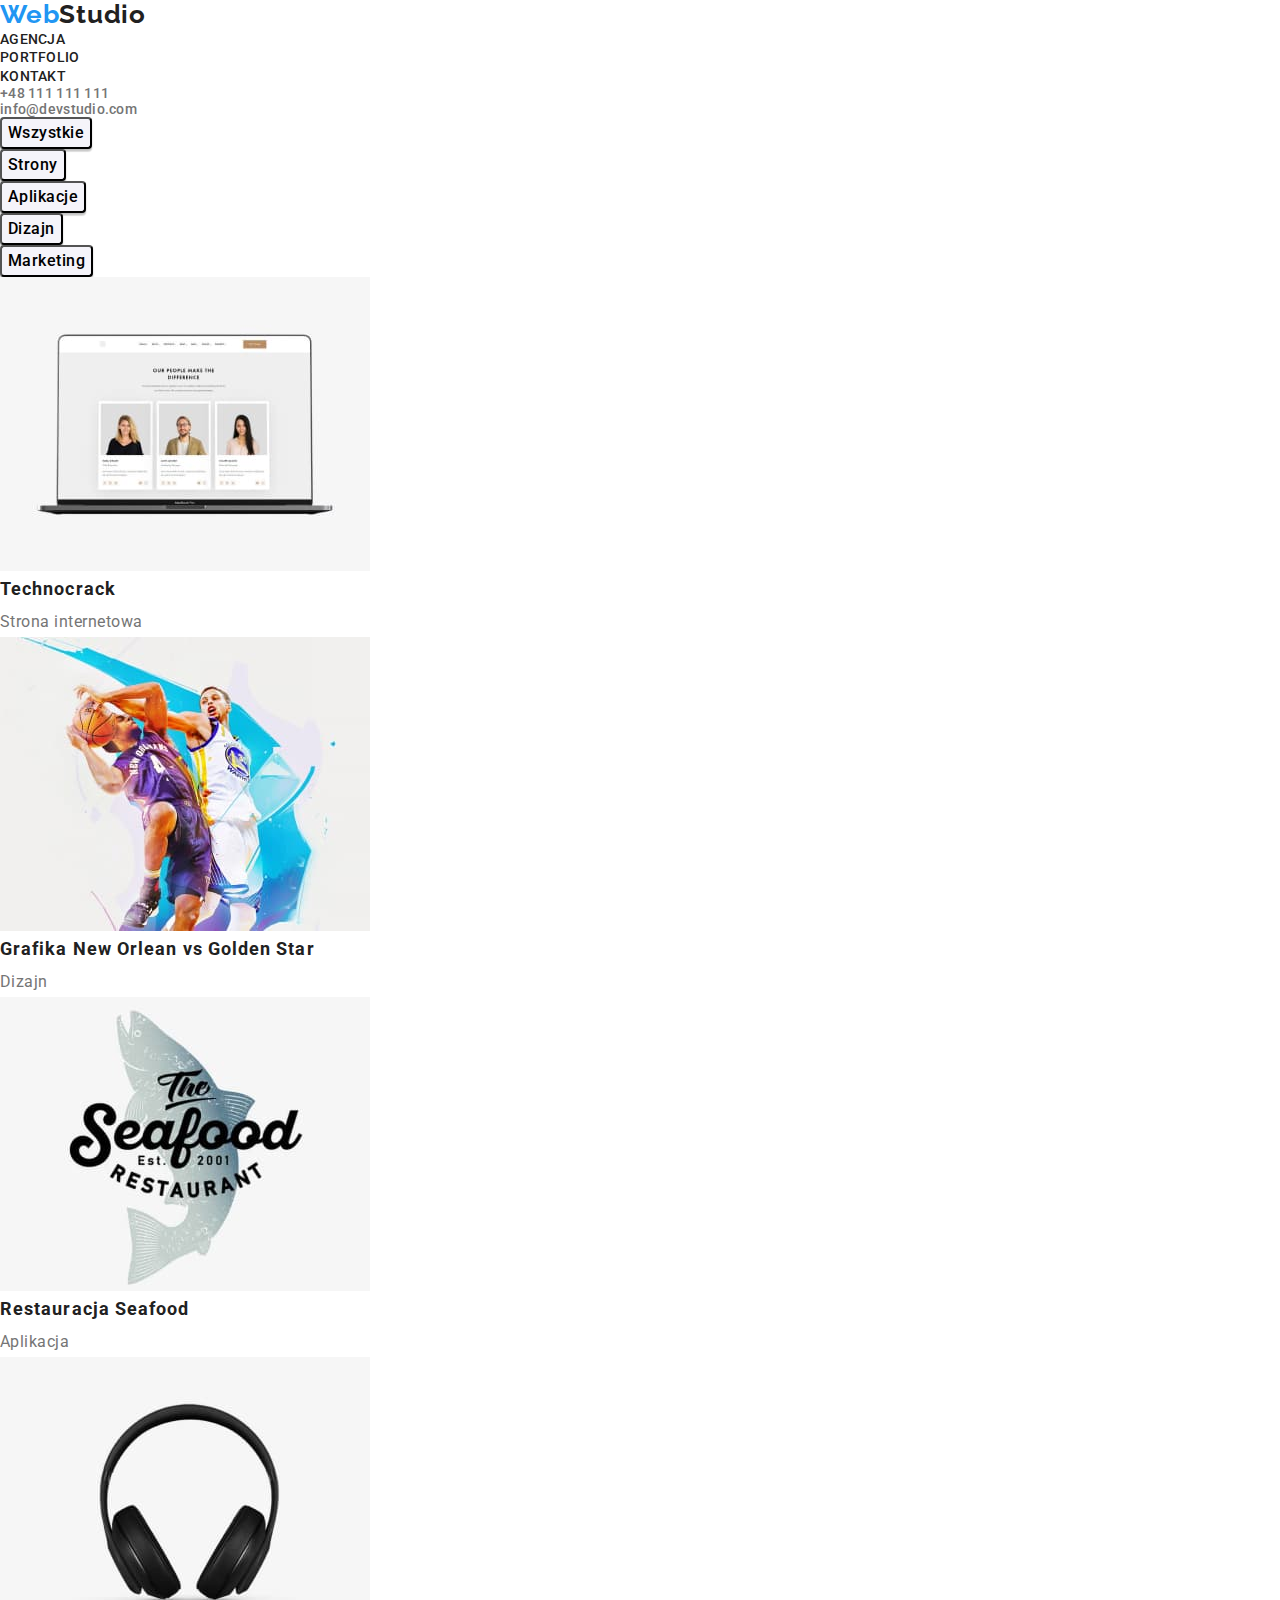
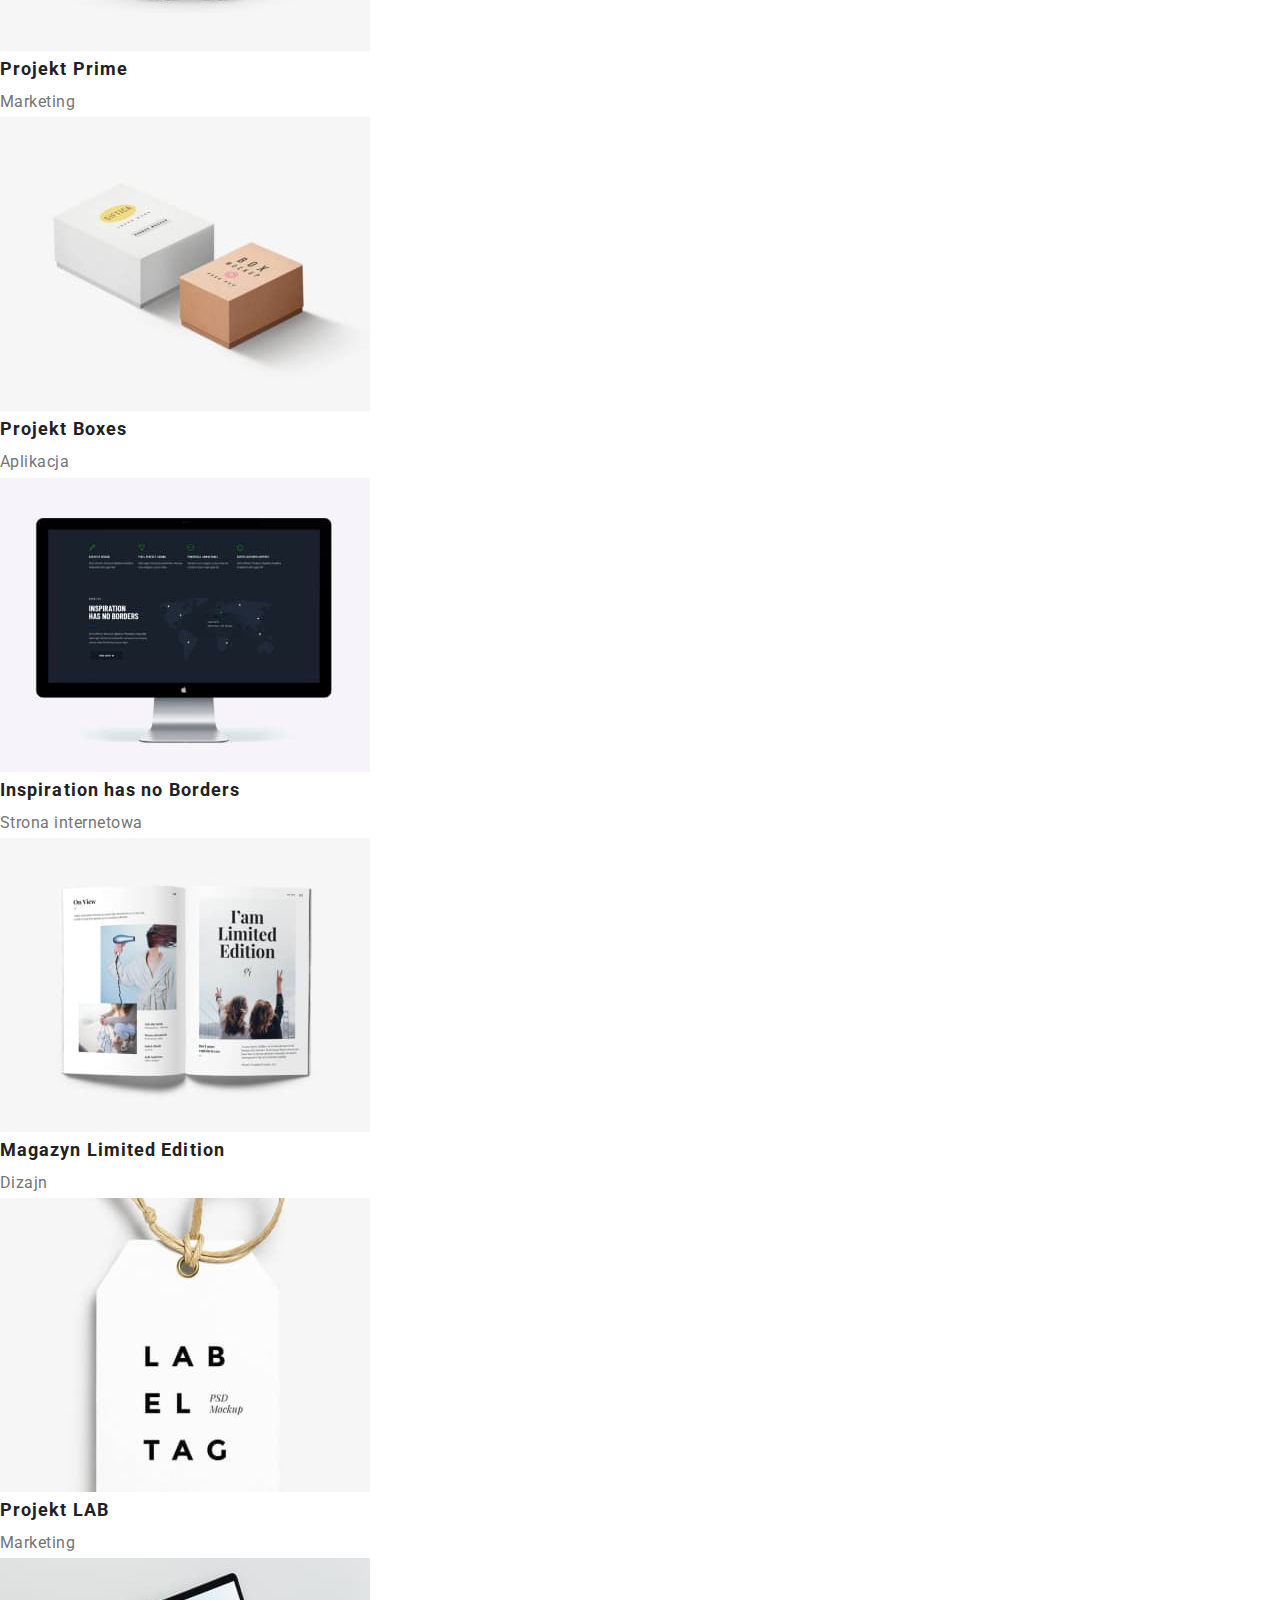
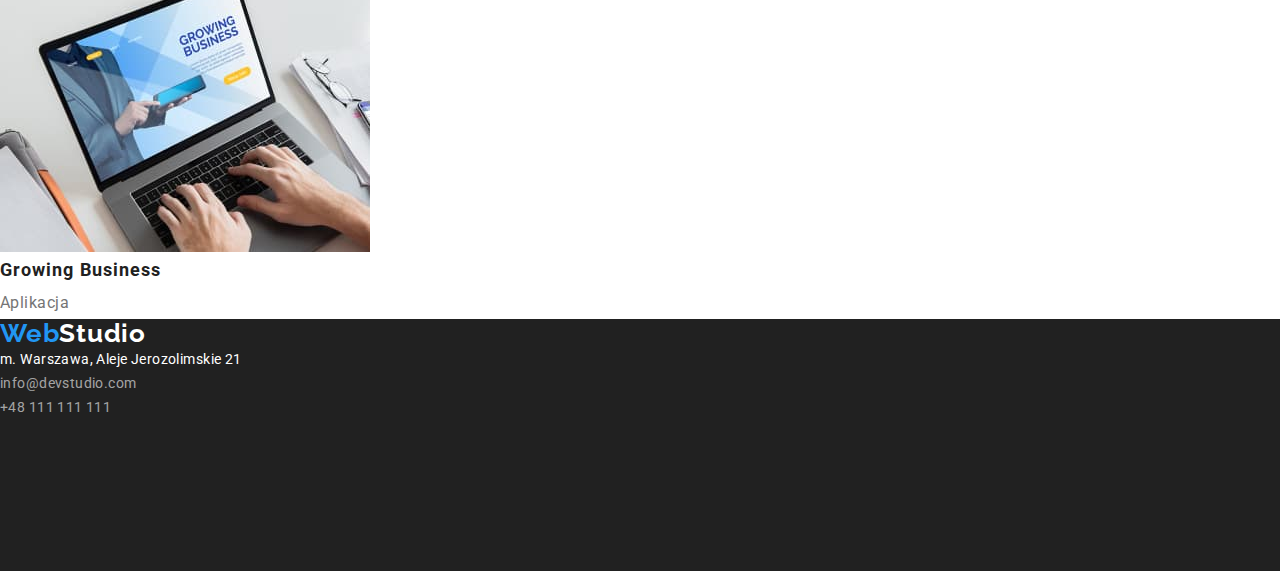
==== portfolio.html @ 64ddd7fa "load file" ====
<!DOCTYPE html>
<html lang="pl">
  <head>
    <meta charset="UTF-8" />
    <meta http-equiv="X-UA-Compatible" content="IE=edge" />
    <meta name="viewport" content="width=device-width, initial-scale=1.0" />
      <link
    rel="stylesheet"
    href="https://cdnjs.cloudflare.com/ajax/libs/modern-normalize/1.0.0/modern-normalize.min.css"
  />
    <link rel="stylesheet" href="./css/styles.css" />
    <link rel="preconnect" href="https://fonts.googleapis.com" />
    <link rel="preconnect" href="https://fonts.gstatic.com" crossorigin />
    <link
      href="https://fonts.googleapis.com/css2?family=Raleway:wght@700&family=Roboto:wght@400;500;700;900&display=swap"
      rel="stylesheet"     
    />
   
    <title>WebStudio</title>
  </head>
  <body>
    <header>
      <a class="logo-main" href="index.html">
        <span class="logo-web">Web</span>Studio
      </a>
      <nav class="navigation">
        <ul>
          <li><a class="navigation__link" href="index.html">AGENCJA</a></li>
          <li>
            <a class="navigation__link" href="portfolio.html">PORTFOLIO</a>
          </li>
          <li><a class="navigation__link" href="#kontakt">KONTAKT</a></li>
        </ul>
      </nav>
      <a class="address-top" href="tel:+48111111111">+48 111 111 111</a>
      <a class="address-top" href="mailto:info@devstudio.com"
        >info@devstudio.com</a
      >
    </header>
    <main>
      <section>
        <ul>
          <li>
            <button type="button" class="button-portfolio">Wszystkie</button>
          </li>
          <li>
            <button type="button" class="button-portfolio">Strony</button>
          </li>
          <li>
            <button type="button" class="button-portfolio">Aplikacje</button>
          </li>
          <li>
            <button type="button" class="button-portfolio">Dizajn</button>
          </li>
          <li>
            <button type="button" class="button-portfolio">Marketing</button>
          </li>
        </ul>
      </section>
      <section>
        <ul>
          <li class="project-list">
            <img
              src="images/portfolio(1).jpg"
              alt="laptop"
              width="370"
              height="294"
            />
            <p class="project-name">Technocrack</p>
            <p class="project-type">Strona internetowa</p>
          </li>
          <li class="project-list">
            <img
              src="images/portfolio(2).jpg"
              alt="koszykarze"
              width="370"
              height="294"
            />
            <p class="project-name">Grafika New Orlean vs Golden Star</p>
            <p class="project-type">Dizajn</p>
          </li>
          <li class="project-list">
            <img
              src="images/portfolio(3).jpg"
              alt="plakat ryba"
              width="370"
              height="294"
            />
            <p class="project-name">Restauracja Seafood</p>
            <p class="project-type">Aplikacja</p>
          </li>
          <li class="project-list">
            <img
              src="images/portfolio(4).jpg"
              alt="słuchawki"
              width="370"
              height="294"
            />
            <p class="project-name">Projekt Prime</p>
            <p class="project-type">Marketing</p>
          </li>
          <li class="project-list">
            <img
              src="images/portfolio(5).jpg"
              alt="dwa pudelka różny rozmiar"
              width="370"
              height="294"
            />
            <p class="project-name">Projekt Boxes</p>
            <p class="project-type">Aplikacja</p>
          </li>
          <li class="project-list">
            <img
              src="images/portfolio(6).jpg"
              alt="monitor komputerowy"
              width="370"
              height="294"
            />
            <p class="project-name">Inspiration has no Borders</p>
            <p class="project-type">Strona internetowa</p>
          </li>
          <li class="project-list">
            <img
              src="images/portfolio(7).jpg"
              alt="magazyn"
              width="370"
              height="294"
            />
            <p class="project-name">Magazyn Limited Edition</p>
            <p class="project-type">Dizajn</p>
          </li>
          <li class="project-list">
            <img
              src="images/portfolio(8).jpg"
              alt="metka"
              width="370"
              height="294"
            />
            <p class="project-name">Projekt LAB</p>
            <p class="project-type">Marketing</p>
          </li>
          <li class="project-list">
            <img
              src="images/portfolio(9).jpg"
              alt="laptop i dłonie"
              width="370"
              height="294"
            />
            <p class="project-name">Growing Business</p>
            <p class="project-type">Aplikacja</p>
          </li>
        </ul>
      </section>
    </main>
    <footer class="bottom">
      <a class="logo-bottom" href="#">
        <span class="logo-web">Web</span>Studio
      </a>
      <address id="kontakt">
        <p>
          <a
            class="address-location"
            href="https://goo.gl/maps/KirbmJ58dicckaQu6"
            >m. Warszawa, Aleje Jerozolimskie 21</a
          >
        </p>
        <p>
          <a class="adress-mail" href="mailto:info@devstudio.com"
            >info@devstudio.com</a
          >
        </p>
        <p>
          <a class="adress-phone" href="tel:+48111111111">+48 111 111 111</a>
        </p>
      </address>
    </footer>
  </body>
</html>
---- css/styles.css ----
:root {
  --main-color-bla: #212121;
  --secondary-color-blu: #2196f3;
  --third-color-whi: #ffffff;
  --four-color-gre: #757575;
  --main-font: 'Roboto', sans-serif;
  --secondary-font: 'Raleway', sans-serif;
}

body {
  font-family: var(--main-font);
  color: var(--main-color-bla);
}

h1,
h2,
h3,
h4,
h5,
h6 {
  margin: 0;
}

ul,
ol {
  padding: 0;
  margin: 0;
}

p {
  margin: 0;
  padding: 0;
}

img {
  display: block;
}

.list {
  list-style: none
}

.link {
  text-decoration: none;
}

.container {
  width: 1200px;
  display: flex;
  align-items: center;
  padding-top: 24px;
  padding-bottom: 25px;
  margin: 0 auto;
}

.logo-web {
  color: var(--secondary-color-blu);
}

.logo-main {
  color: var(--main-color-bla);
  margin-right: 93px;
}

.logo-main,
.logo-web {
  font-family: var(--secondary-font);
  font-weight: 700;
  font-size: 26px;
  letter-spacing: 0.03em;
  text-decoration: none;


}

.navigation {
  display: flex;

}

.navigation-list {
  display: flex;
  align-items: center;
}

.navigation__item:not(:last-child) {
  margin-right: 46px;
}

.navigation__link:hover,
.navigation__link:focus {
  color: var(--secondary-color-blu);
}

.navigation__link {
  color: var(--main-color-bla);

  font-weight: 500;
  font-size: 14px;
  line-height: 1.143;
  letter-spacing: 0.02em;
  text-decoration: none;
}

.address-top {
  font-style: normal;
  font-weight: 500;
  font-size: 14px;
  line-height: 1.143;
  letter-spacing: 0.02em;
  color: var(--four-color-gre);
  text-decoration: none;
  display: flex;

}

.mail {
  margin-right: 50px;
  margin-left: auto;

}

.address-top:hover,
.address-top:focus {
  color: var(--secondary-color-blu);
}

.top {
  width: 1600px;
  height: 600px;
  background: #2f303a;
}

.button-order {
  background: var(--secondary-color-blu);
  box-shadow: 0px 4px 4px rgba(0, 0, 0, 0.15);
  border-radius: 4px;
  width: 200px;
  height: 50px;
  font-style: normal;
  font-weight: 700;
  font-size: 16px;
  line-height: 1.875;
  display: flex;
  align-items: center;
  justify-content: center;
  letter-spacing: 0.06em;
  color: var(--third-color-whi);
  cursor: pointer;

}

.button-order:hover,
.button-order:focus {
  color: var(--secondary-color-blu);
  background: var(--third-color-whi);
}

.top.container {
  display: flex;
  flex-direction: column;
  justify-content: center;

}

.title-solution {
  width: 696px;
  font-weight: 900;
  font-size: 44px;
  line-height: 1.36;
  text-align: center;
  letter-spacing: 0.06em;
  text-transform: uppercase;
  color: var(--third-color-whi);
}

.article-title {
  font-weight: 700;
  font-size: 14px;
  line-height: 1.143;
  letter-spacing: 0.03em;
  text-transform: uppercase;
}

.article-text {
  font-size: 14px;
  line-height: 1.71;
  letter-spacing: 0.03em;

  color: var(--four-color-gre);
}

.headline {
  font-weight: 700;
  font-size: 36px;
  line-height: 1.667;
  text-align: center;
  letter-spacing: 0.03em;
}

.person-name {
  font-weight: 500;
  font-size: 16px;
  line-height: 118%;
  /* text-align: center; */
  letter-spacing: 0.03em;
}

.person-job {
  font-size: 16px;
  line-height: 118%;
  /* text-align: center; */
  letter-spacing: 0.03em;

  color: var(--four-color-gre);
}

.bottom {
  width: 1600px;
  height: 252px;
  background: var(--main-color-bla);
}

.address-location,
.adress-mail,
.adress-phone {
  font-style: normal;
  font-size: 14px;
  line-height: 171%;
  letter-spacing: 0.03em;
  color: var(--third-color-whi);
  text-decoration: none;
}

.adress-mail,
.adress-phone {
  color: rgba(255, 255, 255, 0.6);
}

.logo-bottom {
  color: var(--third-color-whi);
  font-family: var(--secondary-font);
  font-weight: 700;
  font-size: 26px;
  letter-spacing: 0.03em;
  text-decoration: none;
}

.address-location:hover,
.address-location:focus {
  color: var(--secondary-color-blu);
}

.adress-mail:hover,
.adress-mail:focus {
  color: var(--secondary-color-blu);
}

.adress-phone:hover,
.adress-phone:focus {
  color: var(--secondary-color-blu);
}

/* ==================portfolio================== */
.button-portfolio {
  font-style: normal;
  font-weight: 500;
  font-size: 16px;
  line-height: 162%;
  text-align: center;
  letter-spacing: 0.03em;
  background: #f5f4fa;
  border-radius: 4px;
  cursor: pointer;
  box-shadow: 0px 3px 1px rgba(0, 0, 0, 0.1), 0px 1px 2px rgba(0, 0, 0, 0.08),
    0px 2px 2px rgba(0, 0, 0, 0.12);
}

.button-portfolio:hover,
.button-portfolio:focus {
  background: var(--secondary-color-blu);
  color: var(--third-color-whi);
}

.project-name {
  font-weight: 700;
  font-size: 18px;
  line-height: 2;
  letter-spacing: 0.06em;
}

.project-type {
  font-size: 16px;
  line-height: 1.888;
  letter-spacing: 0.03em;

  color: var(--four-color-gre);
}
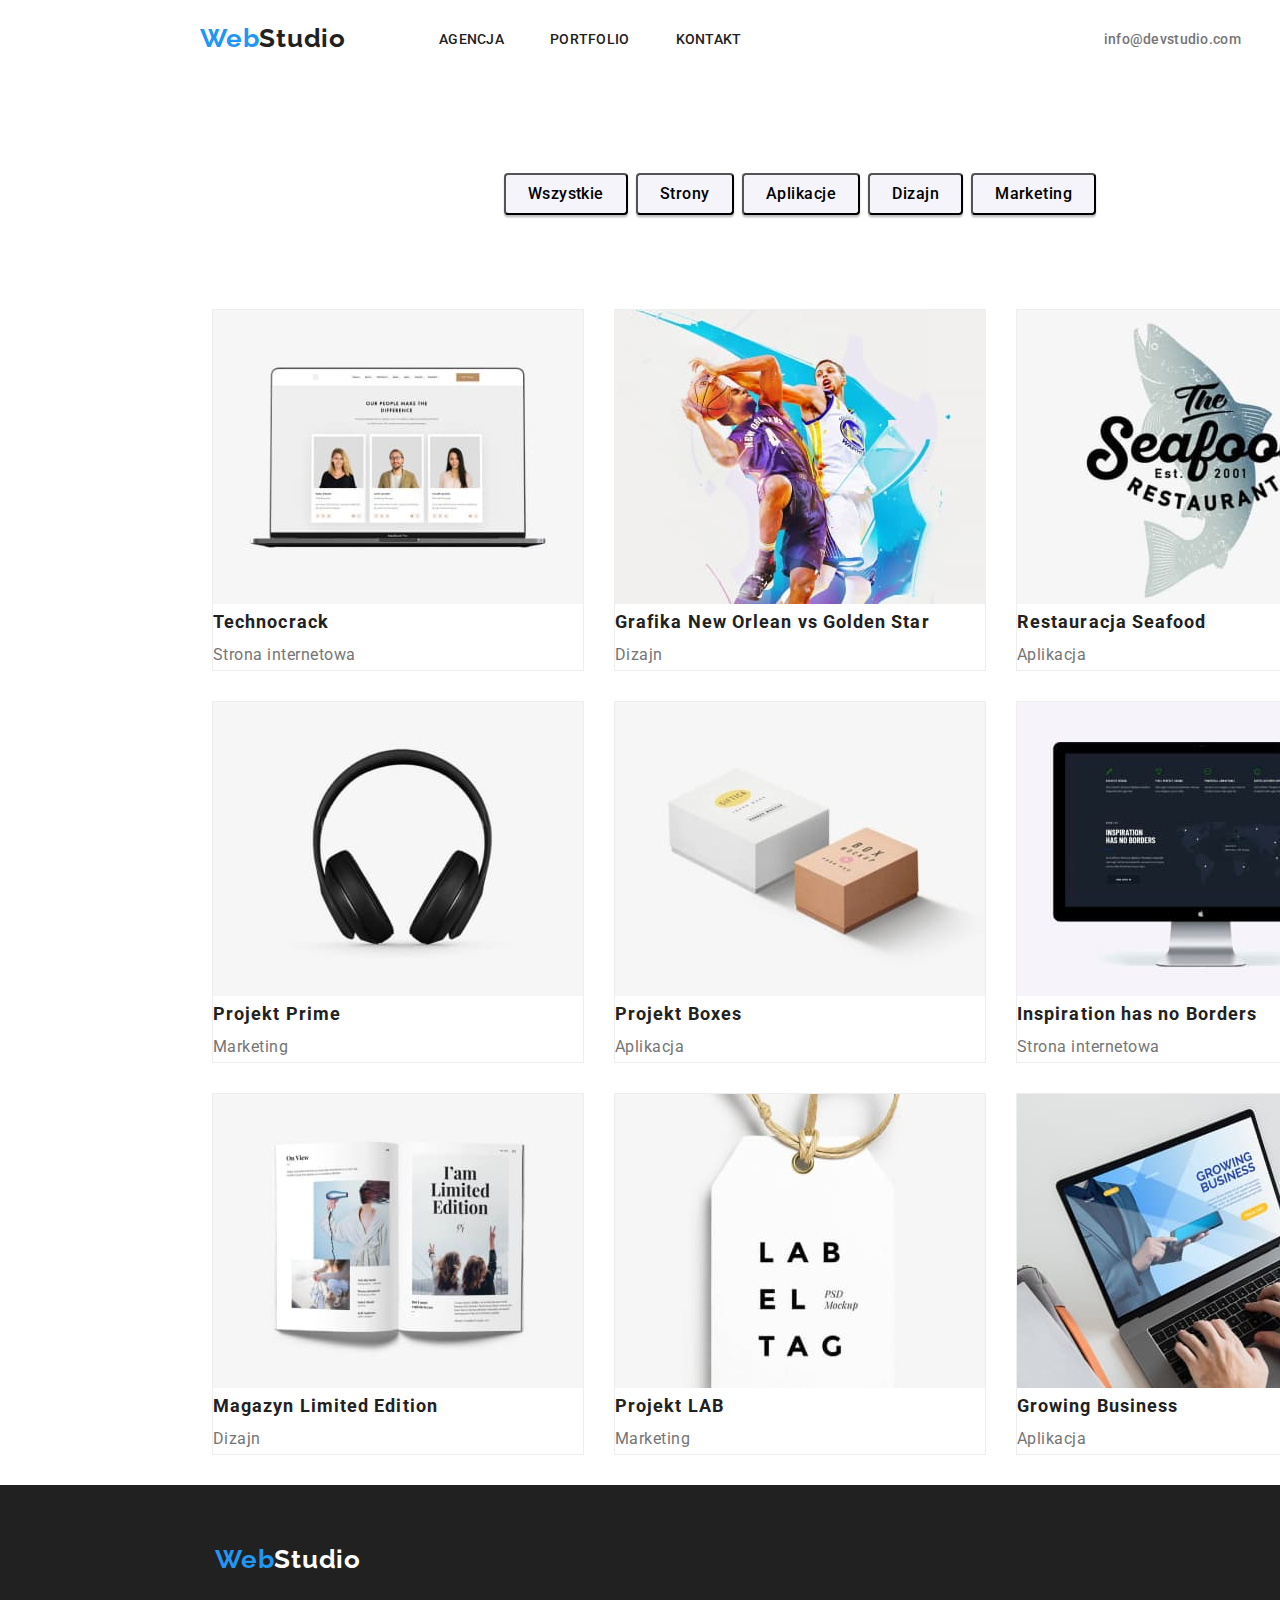
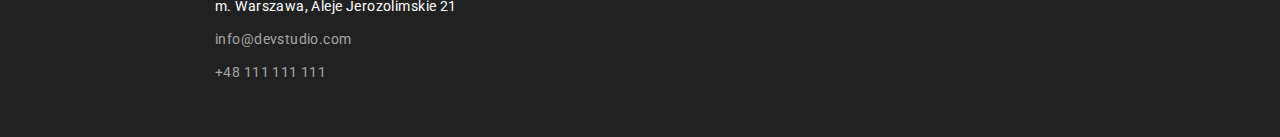
==== commit eab14d08: "porfolio flex" ====
--- a/portfolio.html
+++ b/portfolio.html
@@ -1,6 +1,6 @@
 <!DOCTYPE html>
 <html lang="pl">
-  <head>
+  <head>   
     <meta charset="UTF-8" />
     <meta http-equiv="X-UA-Compatible" content="IE=edge" />
     <meta name="viewport" content="width=device-width, initial-scale=1.0" />
@@ -13,53 +13,51 @@
     <link rel="preconnect" href="https://fonts.gstatic.com" crossorigin />
     <link
       href="https://fonts.googleapis.com/css2?family=Raleway:wght@700&family=Roboto:wght@400;500;700;900&display=swap"
-      rel="stylesheet"     
+      rel="stylesheet"
     />
-   
     <title>WebStudio</title>
   </head>
   <body>
     <header>
-      <a class="logo-main" href="index.html">
-        <span class="logo-web">Web</span>Studio
-      </a>
+      <div class="container tophead">
+      <a class="logo-main" href="index.html"> <span class="logo-web">Web</span>Studio </a>
       <nav class="navigation">
-        <ul>
-          <li><a class="navigation__link" href="index.html">AGENCJA</a></li>
-          <li>
+        <ul class="navigation-list list">
+          <li class="navigation__item"><a class="navigation__link" href="index.html">AGENCJA</a></li>
+          <li class="navigation__item">
             <a class="navigation__link" href="portfolio.html">PORTFOLIO</a>
           </li>
-          <li><a class="navigation__link" href="#kontakt">KONTAKT</a></li>
+          <li class="navigation__item"><a class="navigation__link" href="#kontakt">KONTAKT</a></li>
         </ul>
       </nav>
+      <a class="address-top mail" href="mailto:info@devstudio.com">info@devstudio.com</a>
       <a class="address-top" href="tel:+48111111111">+48 111 111 111</a>
-      <a class="address-top" href="mailto:info@devstudio.com"
-        >info@devstudio.com</a
-      >
+      
+      </div>
     </header>
-    <main>
-      <section>
-        <ul>
-          <li>
+ <main>
+      <section class="container section" >
+        <ul class="list about">
+          <li class="button-portfolio-item">
             <button type="button" class="button-portfolio">Wszystkie</button>
           </li>
-          <li>
+          <li class="button-portfolio-item">
             <button type="button" class="button-portfolio">Strony</button>
           </li>
-          <li>
+          <li class="button-portfolio-item">
             <button type="button" class="button-portfolio">Aplikacje</button>
           </li>
-          <li>
+          <li class="button-portfolio-item">
             <button type="button" class="button-portfolio">Dizajn</button>
           </li>
-          <li>
+          <li class="butto-portfolio-item">
             <button type="button" class="button-portfolio">Marketing</button>
           </li>
         </ul>
       </section>
-      <section>
-        <ul>
-          <li class="project-list">
+      <section class=" container">
+        <ul class="list about portfolio-list">
+          <li class="project-list-item">
             <img
               src="images/portfolio(1).jpg"
               alt="laptop"
@@ -69,7 +67,7 @@
             <p class="project-name">Technocrack</p>
             <p class="project-type">Strona internetowa</p>
           </li>
-          <li class="project-list">
+          <li class="project-list-item">
             <img
               src="images/portfolio(2).jpg"
               alt="koszykarze"
@@ -79,7 +77,7 @@
             <p class="project-name">Grafika New Orlean vs Golden Star</p>
             <p class="project-type">Dizajn</p>
           </li>
-          <li class="project-list">
+          <li class="project-list-item">
             <img
               src="images/portfolio(3).jpg"
               alt="plakat ryba"
@@ -89,7 +87,7 @@
             <p class="project-name">Restauracja Seafood</p>
             <p class="project-type">Aplikacja</p>
           </li>
-          <li class="project-list">
+          <li class="project-list-item">
             <img
               src="images/portfolio(4).jpg"
               alt="słuchawki"
@@ -99,7 +97,7 @@
             <p class="project-name">Projekt Prime</p>
             <p class="project-type">Marketing</p>
           </li>
-          <li class="project-list">
+          <li class="project-list-item">
             <img
               src="images/portfolio(5).jpg"
               alt="dwa pudelka różny rozmiar"
@@ -109,7 +107,7 @@
             <p class="project-name">Projekt Boxes</p>
             <p class="project-type">Aplikacja</p>
           </li>
-          <li class="project-list">
+          <li class="project-list-item">
             <img
               src="images/portfolio(6).jpg"
               alt="monitor komputerowy"
@@ -119,7 +117,7 @@
             <p class="project-name">Inspiration has no Borders</p>
             <p class="project-type">Strona internetowa</p>
           </li>
-          <li class="project-list">
+          <li class="project-list-item">
             <img
               src="images/portfolio(7).jpg"
               alt="magazyn"
@@ -129,7 +127,7 @@
             <p class="project-name">Magazyn Limited Edition</p>
             <p class="project-type">Dizajn</p>
           </li>
-          <li class="project-list">
+          <li class="project-list-item">
             <img
               src="images/portfolio(8).jpg"
               alt="metka"
@@ -139,7 +137,7 @@
             <p class="project-name">Projekt LAB</p>
             <p class="project-type">Marketing</p>
           </li>
-          <li class="project-list">
+          <li class="project-list-item">
             <img
               src="images/portfolio(9).jpg"
               alt="laptop i dłonie"
@@ -152,24 +150,19 @@
         </ul>
       </section>
     </main>
+
     <footer class="bottom">
-      <a class="logo-bottom" href="#">
-        <span class="logo-web">Web</span>Studio
-      </a>
-      <address id="kontakt">
-        <p>
-          <a
-            class="address-location"
-            href="https://goo.gl/maps/KirbmJ58dicckaQu6"
+      <a class="logo-bottom" href="#"> <span class="logo-web">Web</span>Studio </a>
+      <address id="kontakt" class="adress-bottom">
+        <p class="bottom-adress-item">
+          <a class="address-location" href="https://goo.gl/maps/KirbmJ58dicckaQu6"
             >m. Warszawa, Aleje Jerozolimskie 21</a
           >
         </p>
-        <p>
-          <a class="adress-mail" href="mailto:info@devstudio.com"
-            >info@devstudio.com</a
-          >
+        <p class="bottom-adress-item">
+          <a class="adress-mail" href="mailto:info@devstudio.com">info@devstudio.com</a>
         </p>
-        <p>
+        <p class="bottom-adress-item">
           <a class="adress-phone" href="tel:+48111111111">+48 111 111 111</a>
         </p>
       </address>
--- a/css/styles.css
+++ b/css/styles.css
@@ -10,6 +10,7 @@
 body {
   font-family: var(--main-font);
   color: var(--main-color-bla);
+  width: 1600px;
 }
 
 h1,
@@ -47,10 +48,20 @@
 .container {
   width: 1200px;
   display: flex;
+  justify-content: center;
   align-items: center;
+  margin: 0 auto;
+}
+
+.section {
+  padding-top: 94px;
+  padding-bottom: 94px;
+}
+
+.tophead {
   padding-top: 24px;
   padding-bottom: 25px;
-  margin: 0 auto;
+
 }
 
 .logo-web {
@@ -110,7 +121,6 @@
   letter-spacing: 0.02em;
   color: var(--four-color-gre);
   text-decoration: none;
-  display: flex;
 
 }
 
@@ -129,25 +139,22 @@
   width: 1600px;
   height: 600px;
   background: #2f303a;
+  align-items: center
 }
 
 .button-order {
   background: var(--secondary-color-blu);
   box-shadow: 0px 4px 4px rgba(0, 0, 0, 0.15);
   border-radius: 4px;
-  width: 200px;
-  height: 50px;
   font-style: normal;
   font-weight: 700;
   font-size: 16px;
   line-height: 1.875;
-  display: flex;
-  align-items: center;
-  justify-content: center;
   letter-spacing: 0.06em;
   color: var(--third-color-whi);
   cursor: pointer;
-
+  margin-top: 30px;
+  padding: 10px 41px;
 }
 
 .button-order:hover,
@@ -174,6 +181,10 @@
   color: var(--third-color-whi);
 }
 
+.lorem {
+  padding-bottom: 0px;
+}
+
 .article-title {
   font-weight: 700;
   font-size: 14px;
@@ -186,8 +197,11 @@
   font-size: 14px;
   line-height: 1.71;
   letter-spacing: 0.03em;
-
   color: var(--four-color-gre);
+}
+
+.article-item:not(:last-child) {
+  margin-right: 30px;
 }
 
 .headline {
@@ -196,6 +210,35 @@
   line-height: 1.667;
   text-align: center;
   letter-spacing: 0.03em;
+  padding: 10px;
+  margin-bottom: 50px
+}
+
+.about {
+  display: flex;
+  flex-direction: row;
+  justify-content: center;
+
+}
+
+.about-item:not(:last-child) {
+  margin-right: 30px;
+}
+
+.team {
+  background-color: #F5F4FA;
+}
+
+.team-person {
+  background-color: var(--third-color-whi);
+  box-shadow: 0px 1px 3px rgba(0, 0, 0, 0.12),
+    0px 1px 1px rgba(0, 0, 0, 0.14),
+    0px 2px 1px rgba(0, 0, 0, 0.2);
+  border-radius: 0px 0px 4px 4px;
+}
+
+.team-person:not(:last-child) {
+  margin-right: 30px;
 }
 
 .person-name {
@@ -204,6 +247,9 @@
   line-height: 118%;
   /* text-align: center; */
   letter-spacing: 0.03em;
+  text-align: center;
+  margin-top: 30px;
+  margin-bottom: 10px;
 }
 
 .person-job {
@@ -211,14 +257,17 @@
   line-height: 118%;
   /* text-align: center; */
   letter-spacing: 0.03em;
-
   color: var(--four-color-gre);
+  text-align: center;
+  margin-bottom: 30px;
 }
 
 .bottom {
   width: 1600px;
   height: 252px;
   background: var(--main-color-bla);
+  display: flex;
+  flex-direction: column;
 }
 
 .address-location,
@@ -230,6 +279,7 @@
   letter-spacing: 0.03em;
   color: var(--third-color-whi);
   text-decoration: none;
+
 }
 
 .adress-mail,
@@ -244,6 +294,18 @@
   font-size: 26px;
   letter-spacing: 0.03em;
   text-decoration: none;
+  padding: 60px 215px 20px;
+
+}
+
+.bottom-adress-item {
+  padding-bottom: 9px;
+}
+
+.adress-bottom {
+  padding-left: 215px;
+
+
 }
 
 .address-location:hover,
@@ -274,6 +336,7 @@
   cursor: pointer;
   box-shadow: 0px 3px 1px rgba(0, 0, 0, 0.1), 0px 1px 2px rgba(0, 0, 0, 0.08),
     0px 2px 2px rgba(0, 0, 0, 0.12);
+  padding: 6px 22px;
 }
 
 .button-portfolio:hover,
@@ -282,6 +345,24 @@
   color: var(--third-color-whi);
 }
 
+
+.button-portfolio-item:not(:last-child) {
+  margin-right: 8px;
+}
+
+.portfolio-list {
+  flex-wrap: wrap;
+}
+
+.project-list-item {
+  border: 1px solid #EEEEEE;
+  margin-bottom: 30px;
+}
+
+.project-list-item:not(:nth-child(3n)) {
+  margin-right: 30px;
+}
+
 .project-name {
   font-weight: 700;
   font-size: 18px;
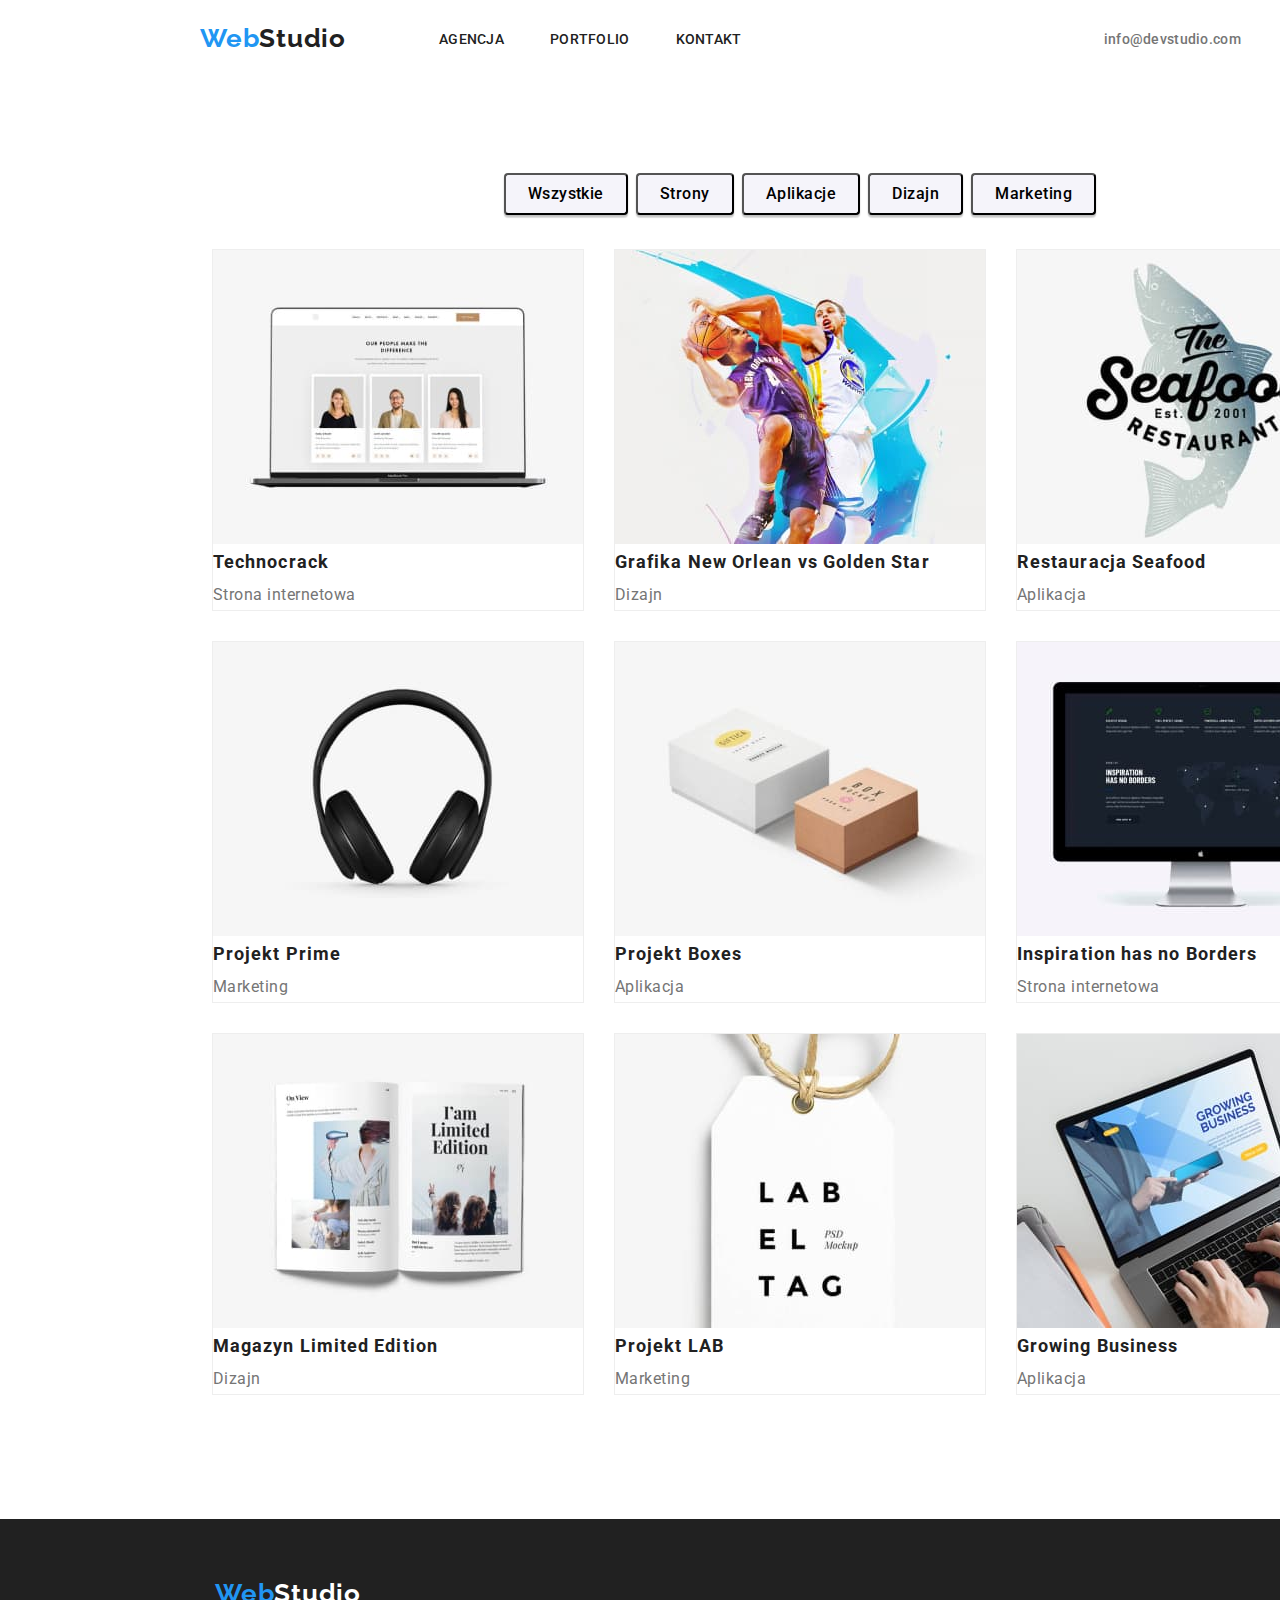
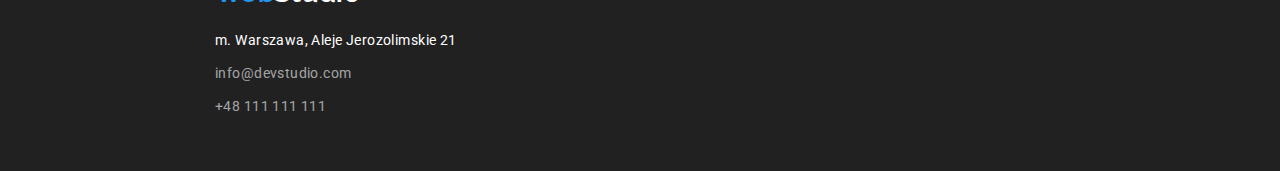
==== commit ade4dd6b: "margin button" ====
--- a/portfolio.html
+++ b/portfolio.html
@@ -36,8 +36,8 @@
       </div>
     </header>
  <main>
-      <section class="container section" >
-        <ul class="list about">
+      <section class="section" >
+        <ul class="list about ">
           <li class="button-portfolio-item">
             <button type="button" class="button-portfolio">Wszystkie</button>
           </li>
@@ -54,8 +54,8 @@
             <button type="button" class="button-portfolio">Marketing</button>
           </li>
         </ul>
-      </section>
-      <section class=" container">
+      
+      <div class="container">
         <ul class="list about portfolio-list">
           <li class="project-list-item">
             <img
@@ -148,6 +148,7 @@
             <p class="project-type">Aplikacja</p>
           </li>
         </ul>
+      </div>
       </section>
     </main>
 
--- a/css/styles.css
+++ b/css/styles.css
@@ -337,6 +337,7 @@
   box-shadow: 0px 3px 1px rgba(0, 0, 0, 0.1), 0px 1px 2px rgba(0, 0, 0, 0.08),
     0px 2px 2px rgba(0, 0, 0, 0.12);
   padding: 6px 22px;
+  margin-bottom: 34px;
 }
 
 .button-portfolio:hover,
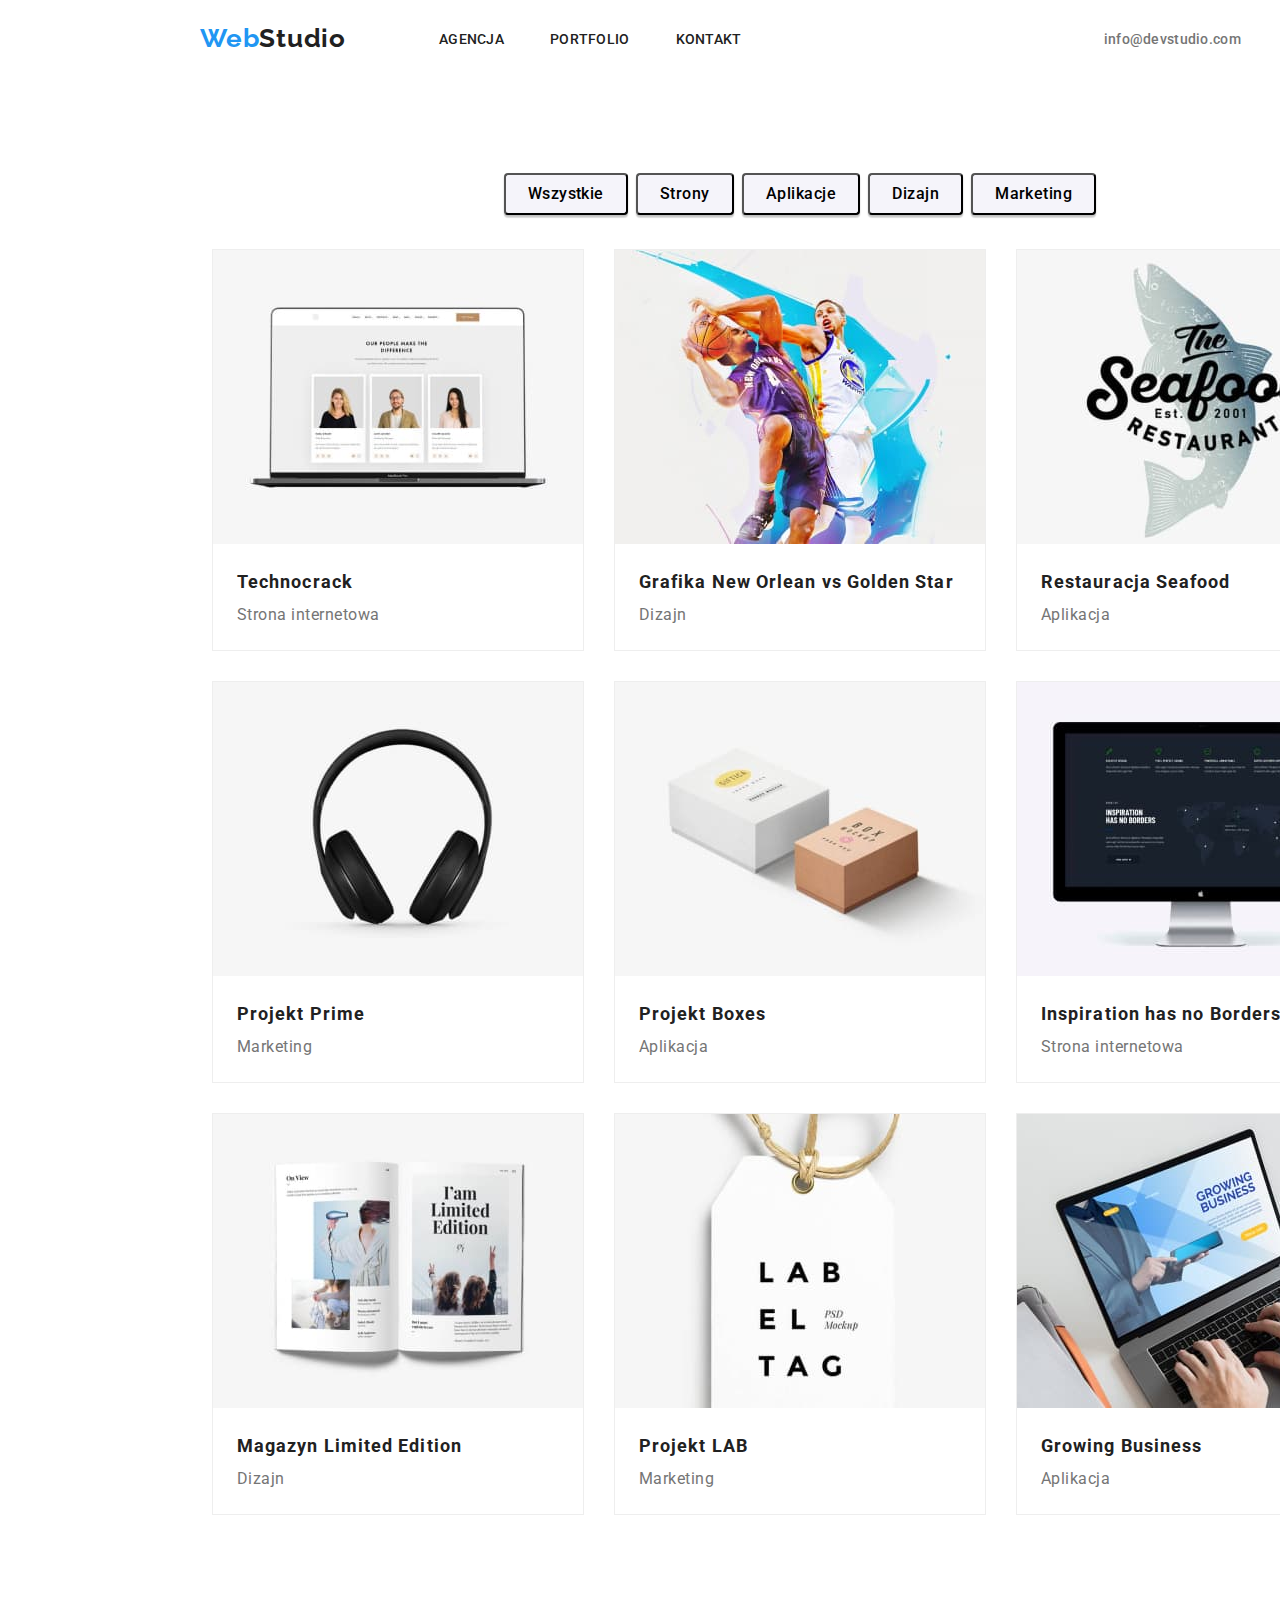
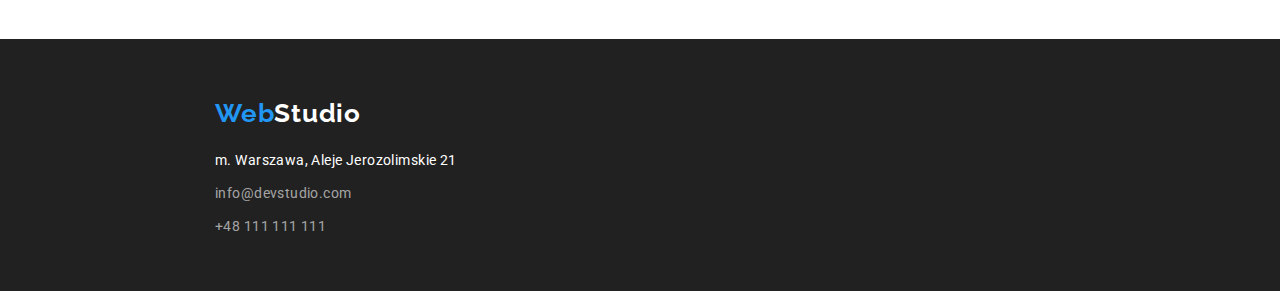
==== commit 08fbee5f: "padding for titles / prettier" ====
--- a/portfolio.html
+++ b/portfolio.html
@@ -1,13 +1,13 @@
 <!DOCTYPE html>
 <html lang="pl">
-  <head>   
+  <head>
     <meta charset="UTF-8" />
     <meta http-equiv="X-UA-Compatible" content="IE=edge" />
     <meta name="viewport" content="width=device-width, initial-scale=1.0" />
-      <link
-    rel="stylesheet"
-    href="https://cdnjs.cloudflare.com/ajax/libs/modern-normalize/1.0.0/modern-normalize.min.css"
-  />
+    <link
+      rel="stylesheet"
+      href="https://cdnjs.cloudflare.com/ajax/libs/modern-normalize/1.0.0/modern-normalize.min.css"
+    />
     <link rel="stylesheet" href="./css/styles.css" />
     <link rel="preconnect" href="https://fonts.googleapis.com" />
     <link rel="preconnect" href="https://fonts.gstatic.com" crossorigin />
@@ -20,24 +20,27 @@
   <body>
     <header>
       <div class="container tophead">
-      <a class="logo-main" href="index.html"> <span class="logo-web">Web</span>Studio </a>
-      <nav class="navigation">
-        <ul class="navigation-list list">
-          <li class="navigation__item"><a class="navigation__link" href="index.html">AGENCJA</a></li>
-          <li class="navigation__item">
-            <a class="navigation__link" href="portfolio.html">PORTFOLIO</a>
-          </li>
-          <li class="navigation__item"><a class="navigation__link" href="#kontakt">KONTAKT</a></li>
-        </ul>
-      </nav>
-      <a class="address-top mail" href="mailto:info@devstudio.com">info@devstudio.com</a>
-      <a class="address-top" href="tel:+48111111111">+48 111 111 111</a>
-      
+        <a class="logo-main" href="index.html"> <span class="logo-web">Web</span>Studio </a>
+        <nav class="navigation">
+          <ul class="navigation-list list">
+            <li class="navigation__item">
+              <a class="navigation__link" href="index.html">AGENCJA</a>
+            </li>
+            <li class="navigation__item">
+              <a class="navigation__link" href="portfolio.html">PORTFOLIO</a>
+            </li>
+            <li class="navigation__item">
+              <a class="navigation__link" href="#kontakt">KONTAKT</a>
+            </li>
+          </ul>
+        </nav>
+        <a class="address-top mail" href="mailto:info@devstudio.com">info@devstudio.com</a>
+        <a class="address-top" href="tel:+48111111111">+48 111 111 111</a>
       </div>
     </header>
- <main>
-      <section class="section" >
-        <ul class="list about ">
+    <main>
+      <section class="section">
+        <ul class="list about">
           <li class="button-portfolio-item">
             <button type="button" class="button-portfolio">Wszystkie</button>
           </li>
@@ -54,101 +57,66 @@
             <button type="button" class="button-portfolio">Marketing</button>
           </li>
         </ul>
-      
-      <div class="container">
-        <ul class="list about portfolio-list">
-          <li class="project-list-item">
-            <img
-              src="images/portfolio(1).jpg"
-              alt="laptop"
-              width="370"
-              height="294"
-            />
-            <p class="project-name">Technocrack</p>
-            <p class="project-type">Strona internetowa</p>
-          </li>
-          <li class="project-list-item">
-            <img
-              src="images/portfolio(2).jpg"
-              alt="koszykarze"
-              width="370"
-              height="294"
-            />
-            <p class="project-name">Grafika New Orlean vs Golden Star</p>
-            <p class="project-type">Dizajn</p>
-          </li>
-          <li class="project-list-item">
-            <img
-              src="images/portfolio(3).jpg"
-              alt="plakat ryba"
-              width="370"
-              height="294"
-            />
-            <p class="project-name">Restauracja Seafood</p>
-            <p class="project-type">Aplikacja</p>
-          </li>
-          <li class="project-list-item">
-            <img
-              src="images/portfolio(4).jpg"
-              alt="słuchawki"
-              width="370"
-              height="294"
-            />
-            <p class="project-name">Projekt Prime</p>
-            <p class="project-type">Marketing</p>
-          </li>
-          <li class="project-list-item">
-            <img
-              src="images/portfolio(5).jpg"
-              alt="dwa pudelka różny rozmiar"
-              width="370"
-              height="294"
-            />
-            <p class="project-name">Projekt Boxes</p>
-            <p class="project-type">Aplikacja</p>
-          </li>
-          <li class="project-list-item">
-            <img
-              src="images/portfolio(6).jpg"
-              alt="monitor komputerowy"
-              width="370"
-              height="294"
-            />
-            <p class="project-name">Inspiration has no Borders</p>
-            <p class="project-type">Strona internetowa</p>
-          </li>
-          <li class="project-list-item">
-            <img
-              src="images/portfolio(7).jpg"
-              alt="magazyn"
-              width="370"
-              height="294"
-            />
-            <p class="project-name">Magazyn Limited Edition</p>
-            <p class="project-type">Dizajn</p>
-          </li>
-          <li class="project-list-item">
-            <img
-              src="images/portfolio(8).jpg"
-              alt="metka"
-              width="370"
-              height="294"
-            />
-            <p class="project-name">Projekt LAB</p>
-            <p class="project-type">Marketing</p>
-          </li>
-          <li class="project-list-item">
-            <img
-              src="images/portfolio(9).jpg"
-              alt="laptop i dłonie"
-              width="370"
-              height="294"
-            />
-            <p class="project-name">Growing Business</p>
-            <p class="project-type">Aplikacja</p>
-          </li>
-        </ul>
-      </div>
+
+        <div class="container">
+          <ul class="list about portfolio-list">
+            <li class="project-list-item">
+              <img src="images/portfolio(1).jpg" alt="laptop" width="370" height="294" />
+              <p class="project-name">Technocrack</p>
+              <p class="project-type">Strona internetowa</p>
+            </li>
+            <li class="project-list-item">
+              <img src="images/portfolio(2).jpg" alt="koszykarze" width="370" height="294" />
+              <p class="project-name">Grafika New Orlean vs Golden Star</p>
+              <p class="project-type">Dizajn</p>
+            </li>
+            <li class="project-list-item">
+              <img src="images/portfolio(3).jpg" alt="plakat ryba" width="370" height="294" />
+              <p class="project-name">Restauracja Seafood</p>
+              <p class="project-type">Aplikacja</p>
+            </li>
+            <li class="project-list-item">
+              <img src="images/portfolio(4).jpg" alt="słuchawki" width="370" height="294" />
+              <p class="project-name">Projekt Prime</p>
+              <p class="project-type">Marketing</p>
+            </li>
+            <li class="project-list-item">
+              <img
+                src="images/portfolio(5).jpg"
+                alt="dwa pudelka różny rozmiar"
+                width="370"
+                height="294"
+              />
+              <p class="project-name">Projekt Boxes</p>
+              <p class="project-type">Aplikacja</p>
+            </li>
+            <li class="project-list-item">
+              <img
+                src="images/portfolio(6).jpg"
+                alt="monitor komputerowy"
+                width="370"
+                height="294"
+              />
+              <p class="project-name">Inspiration has no Borders</p>
+              <p class="project-type">Strona internetowa</p>
+            </li>
+            <li class="project-list-item">
+              <img src="images/portfolio(7).jpg" alt="magazyn" width="370" height="294" />
+              <p class="project-name">Magazyn Limited Edition</p>
+              <p class="project-type">Dizajn</p>
+            </li>
+            <li class="project-list-item">
+              <img src="images/portfolio(8).jpg" alt="metka" width="370" height="294" />
+              <p class="project-name">Projekt LAB</p>
+              <p class="project-type">Marketing</p>
+            </li>
+            <li class="project-list-item">
+              <img src="images/portfolio(9).jpg" alt="laptop i dłonie" width="370" height="294" />
+              <p class="project-name">Growing Business</p>
+              <p class="project-type">Aplikacja</p>
+            </li>
+          </ul>
+        </div>
       </section>
     </main>
 
--- a/css/styles.css
+++ b/css/styles.css
@@ -369,12 +369,15 @@
   font-size: 18px;
   line-height: 2;
   letter-spacing: 0.06em;
+  padding-left: 24px;
+  padding-top: 20px;
 }
 
 .project-type {
   font-size: 16px;
   line-height: 1.888;
   letter-spacing: 0.03em;
-
+  padding-left: 24px;
+  padding-bottom: 20px;
   color: var(--four-color-gre);
 }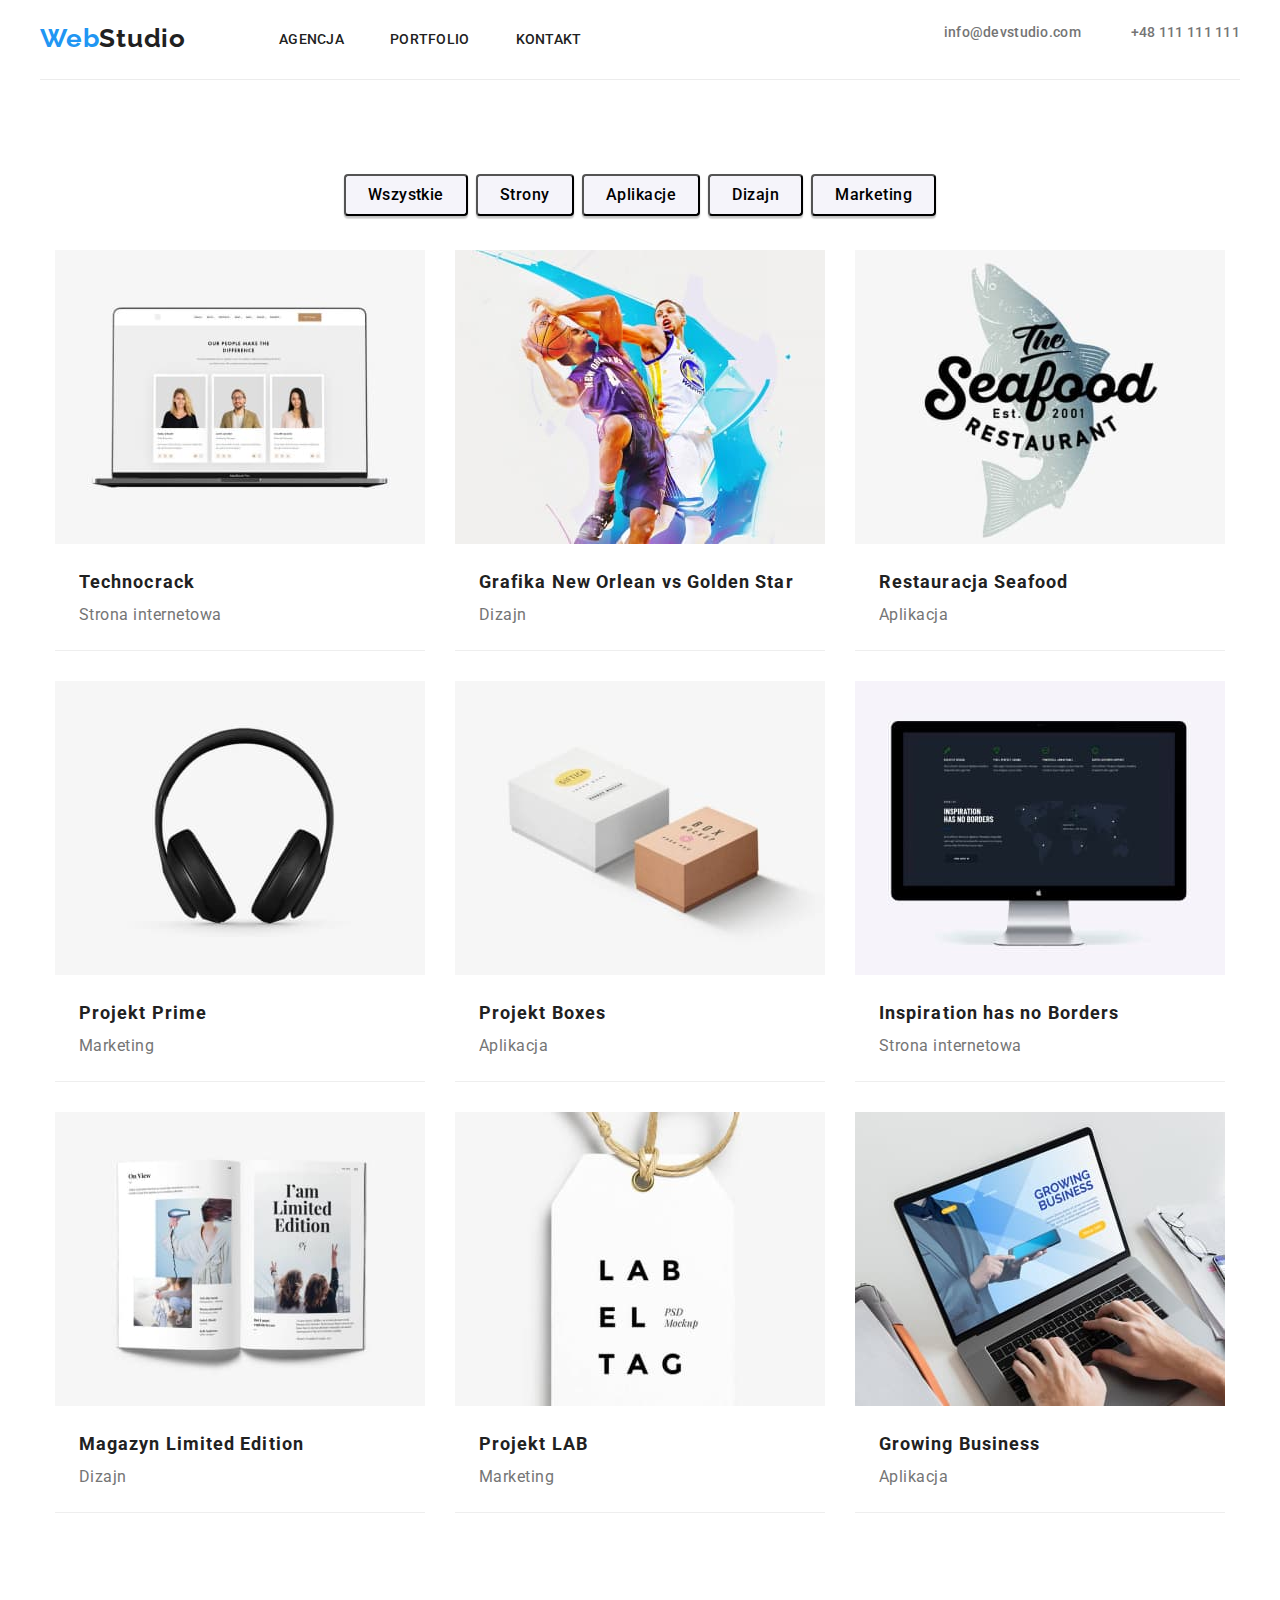
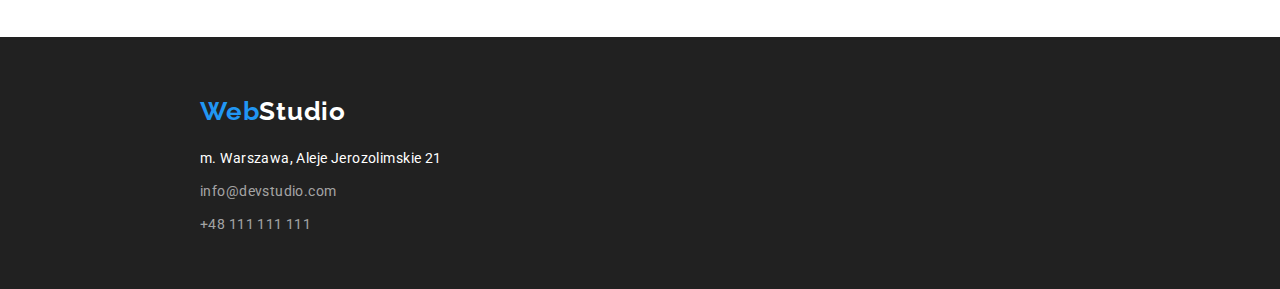
==== commit 537b0510: "poprawa container" ====
--- a/portfolio.html
+++ b/portfolio.html
@@ -17,10 +17,11 @@
     />
     <title>WebStudio</title>
   </head>
+
   <body>
     <header>
       <div class="container tophead">
-        <a class="logo-main" href="index.html"> <span class="logo-web">Web</span>Studio </a>
+        <a class="logo-main" href="#"> <span class="logo-web">Web</span>Studio </a>
         <nav class="navigation">
           <ul class="navigation-list list">
             <li class="navigation__item">
@@ -121,20 +122,22 @@
     </main>
 
     <footer class="bottom">
-      <a class="logo-bottom" href="#"> <span class="logo-web">Web</span>Studio </a>
-      <address id="kontakt" class="adress-bottom">
-        <p class="bottom-adress-item">
-          <a class="address-location" href="https://goo.gl/maps/KirbmJ58dicckaQu6"
-            >m. Warszawa, Aleje Jerozolimskie 21</a
-          >
-        </p>
-        <p class="bottom-adress-item">
-          <a class="adress-mail" href="mailto:info@devstudio.com">info@devstudio.com</a>
-        </p>
-        <p class="bottom-adress-item">
-          <a class="adress-phone" href="tel:+48111111111">+48 111 111 111</a>
-        </p>
-      </address>
+      <section class="container box-bottom">
+        <a class="logo-bottom" href="#"> <span class="logo-web">Web</span>Studio </a>
+        <address id="kontakt" class="adress-bottom">
+          <p class="bottom-adress-item">
+            <a class="address-location" href="https://goo.gl/maps/KirbmJ58dicckaQu6"
+              >m. Warszawa, Aleje Jerozolimskie 21</a
+            >
+          </p>
+          <p class="bottom-adress-item">
+            <a class="adress-mail" href="mailto:info@devstudio.com">info@devstudio.com</a>
+          </p>
+          <p class="bottom-adress-item">
+            <a class="adress-phone" href="tel:+48111111111">+48 111 111 111</a>
+          </p>
+        </address>
+      </section>
     </footer>
   </body>
 </html>
--- a/css/styles.css
+++ b/css/styles.css
@@ -10,7 +10,6 @@
 body {
   font-family: var(--main-font);
   color: var(--main-color-bla);
-  width: 1600px;
 }
 
 h1,
@@ -38,7 +37,7 @@
 }
 
 .list {
-  list-style: none
+  list-style: none;
 }
 
 .link {
@@ -47,9 +46,6 @@
 
 .container {
   width: 1200px;
-  display: flex;
-  justify-content: center;
-  align-items: center;
   margin: 0 auto;
 }
 
@@ -61,7 +57,8 @@
 .tophead {
   padding-top: 24px;
   padding-bottom: 25px;
-
+  border-bottom: 1px solid #ececec;
+  display: flex;
 }
 
 .logo-web {
@@ -70,7 +67,7 @@
 
 .logo-main {
   color: var(--main-color-bla);
-  margin-right: 93px;
+  padding-right: 93px;
 }
 
 .logo-main,
@@ -80,13 +77,10 @@
   font-size: 26px;
   letter-spacing: 0.03em;
   text-decoration: none;
-
-
 }
 
 .navigation {
   display: flex;
-
 }
 
 .navigation-list {
@@ -121,13 +115,11 @@
   letter-spacing: 0.02em;
   color: var(--four-color-gre);
   text-decoration: none;
-
 }
 
 .mail {
   margin-right: 50px;
   margin-left: auto;
-
 }
 
 .address-top:hover,
@@ -139,7 +131,8 @@
   width: 1600px;
   height: 600px;
   background: #2f303a;
-  align-items: center
+  align-items: center;
+  margin: 0 auto;
 }
 
 .button-order {
@@ -167,7 +160,6 @@
   display: flex;
   flex-direction: column;
   justify-content: center;
-
 }
 
 .title-solution {
@@ -211,14 +203,20 @@
   text-align: center;
   letter-spacing: 0.03em;
   padding: 10px;
-  margin-bottom: 50px
+  margin-bottom: 50px;
 }
 
 .about {
   display: flex;
   flex-direction: row;
   justify-content: center;
-
+}
+
+.effect {
+  display: flex;
+  flex-direction: column;
+  align-items: center;
+  padding: 200px 0;
 }
 
 .about-item:not(:last-child) {
@@ -226,13 +224,14 @@
 }
 
 .team {
-  background-color: #F5F4FA;
+  background-color: #f5f4fa;
+  width: 1600px;
+  margin: 0 auto;
 }
 
 .team-person {
   background-color: var(--third-color-whi);
-  box-shadow: 0px 1px 3px rgba(0, 0, 0, 0.12),
-    0px 1px 1px rgba(0, 0, 0, 0.14),
+  box-shadow: 0px 1px 3px rgba(0, 0, 0, 0.12), 0px 1px 1px rgba(0, 0, 0, 0.14),
     0px 2px 1px rgba(0, 0, 0, 0.2);
   border-radius: 0px 0px 4px 4px;
 }
@@ -266,6 +265,10 @@
   width: 1600px;
   height: 252px;
   background: var(--main-color-bla);
+  margin: 0 auto;
+}
+
+.box-bottom {
   display: flex;
   flex-direction: column;
 }
@@ -279,7 +282,6 @@
   letter-spacing: 0.03em;
   color: var(--third-color-whi);
   text-decoration: none;
-
 }
 
 .adress-mail,
@@ -294,18 +296,11 @@
   font-size: 26px;
   letter-spacing: 0.03em;
   text-decoration: none;
-  padding: 60px 215px 20px;
-
+  padding: 60px 0 20px;
 }
 
 .bottom-adress-item {
   padding-bottom: 9px;
-}
-
-.adress-bottom {
-  padding-left: 215px;
-
-
 }
 
 .address-location:hover,
@@ -346,7 +341,6 @@
   color: var(--third-color-whi);
 }
 
-
 .button-portfolio-item:not(:last-child) {
   margin-right: 8px;
 }
@@ -356,7 +350,7 @@
 }
 
 .project-list-item {
-  border: 1px solid #EEEEEE;
+  border-bottom: 1px solid #eeeeee;
   margin-bottom: 30px;
 }
 
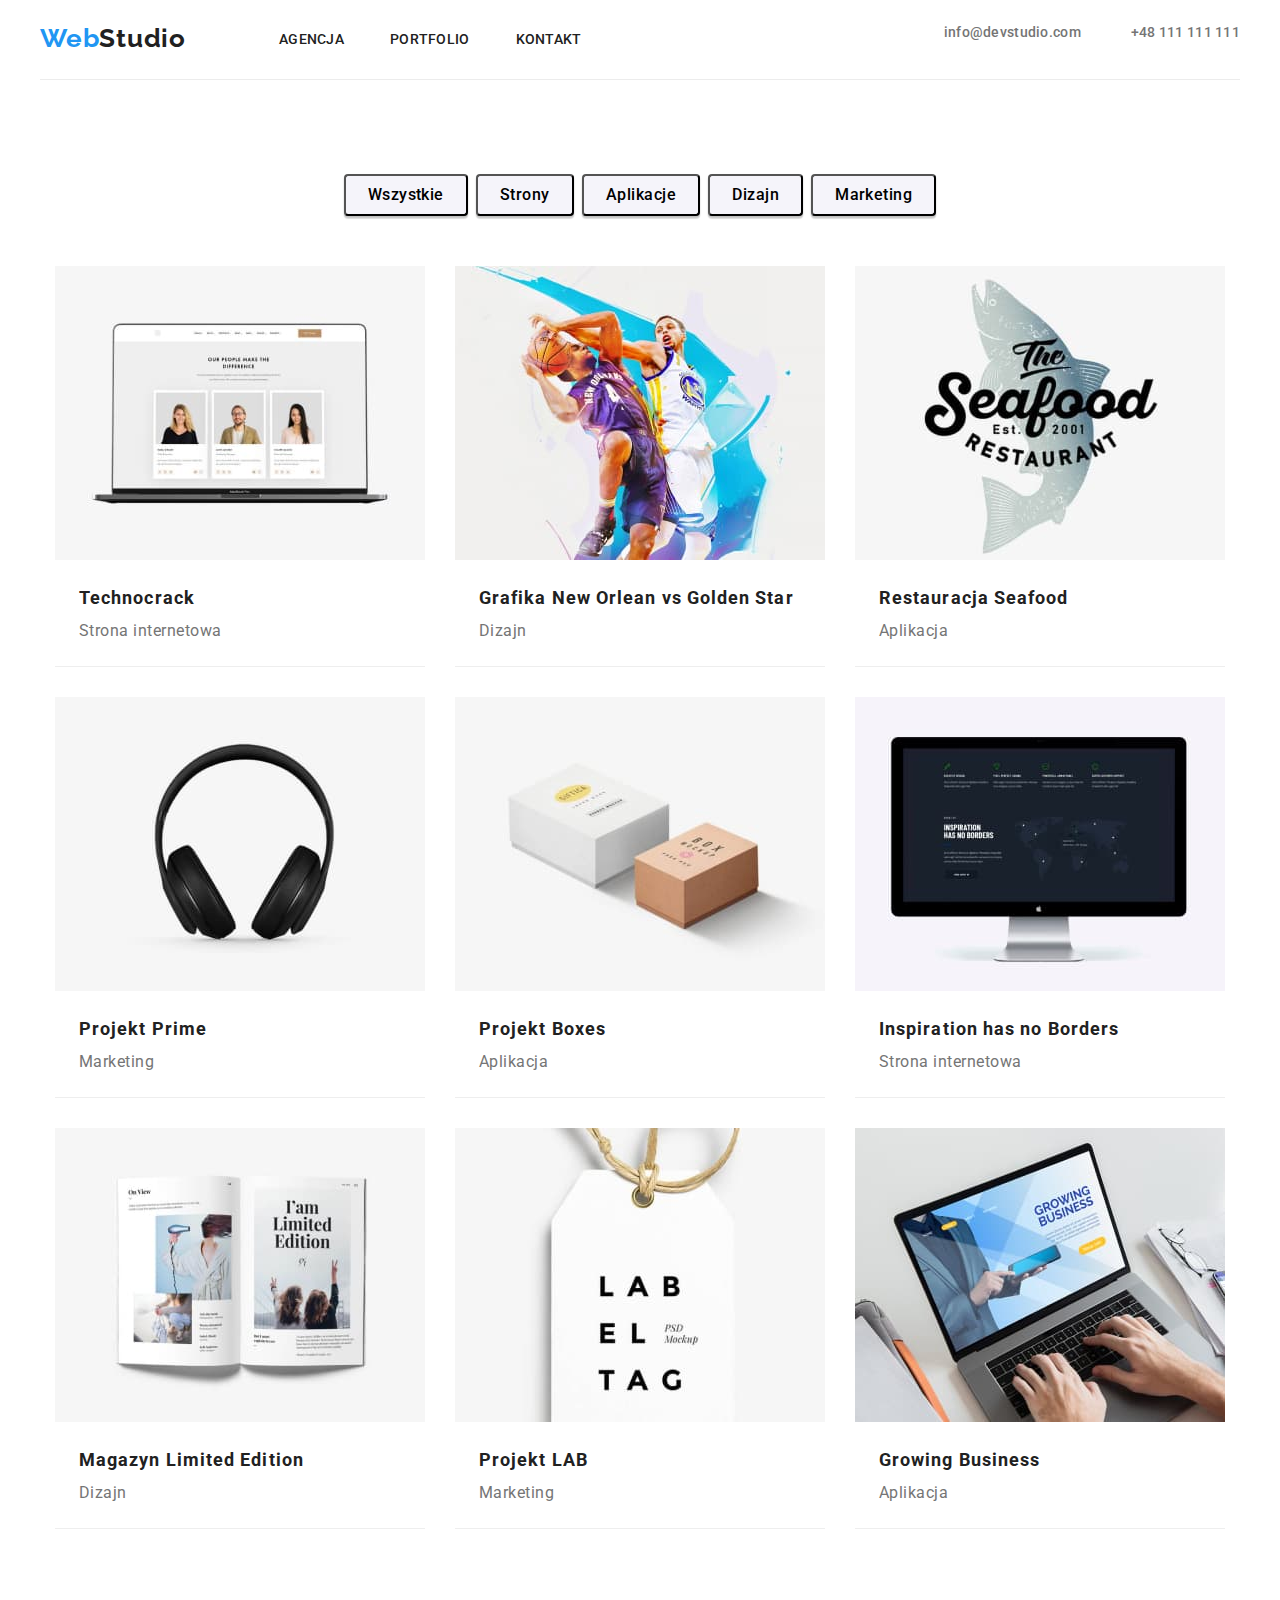
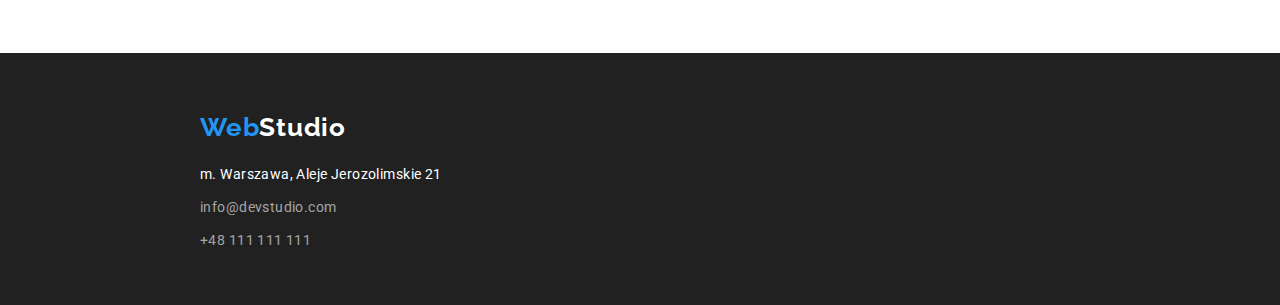
==== commit f40f0a31: "portfolio container" ====
--- a/portfolio.html
+++ b/portfolio.html
@@ -21,7 +21,7 @@
   <body>
     <header>
       <div class="container tophead">
-        <a class="logo-main" href="#"> <span class="logo-web">Web</span>Studio </a>
+        <a class="logo-main" href="index.html"> <span class="logo-web">Web</span>Studio </a>
         <nav class="navigation">
           <ul class="navigation-list list">
             <li class="navigation__item">
@@ -40,7 +40,7 @@
       </div>
     </header>
     <main>
-      <section class="section">
+      <section class="section container">
         <ul class="list about">
           <li class="button-portfolio-item">
             <button type="button" class="button-portfolio">Wszystkie</button>
@@ -59,7 +59,7 @@
           </li>
         </ul>
 
-        <div class="container">
+        <div>
           <ul class="list about portfolio-list">
             <li class="project-list-item">
               <img src="images/portfolio(1).jpg" alt="laptop" width="370" height="294" />
--- a/css/styles.css
+++ b/css/styles.css
@@ -332,7 +332,7 @@
   box-shadow: 0px 3px 1px rgba(0, 0, 0, 0.1), 0px 1px 2px rgba(0, 0, 0, 0.08),
     0px 2px 2px rgba(0, 0, 0, 0.12);
   padding: 6px 22px;
-  margin-bottom: 34px;
+  margin-bottom: 50px;
 }
 
 .button-portfolio:hover,
